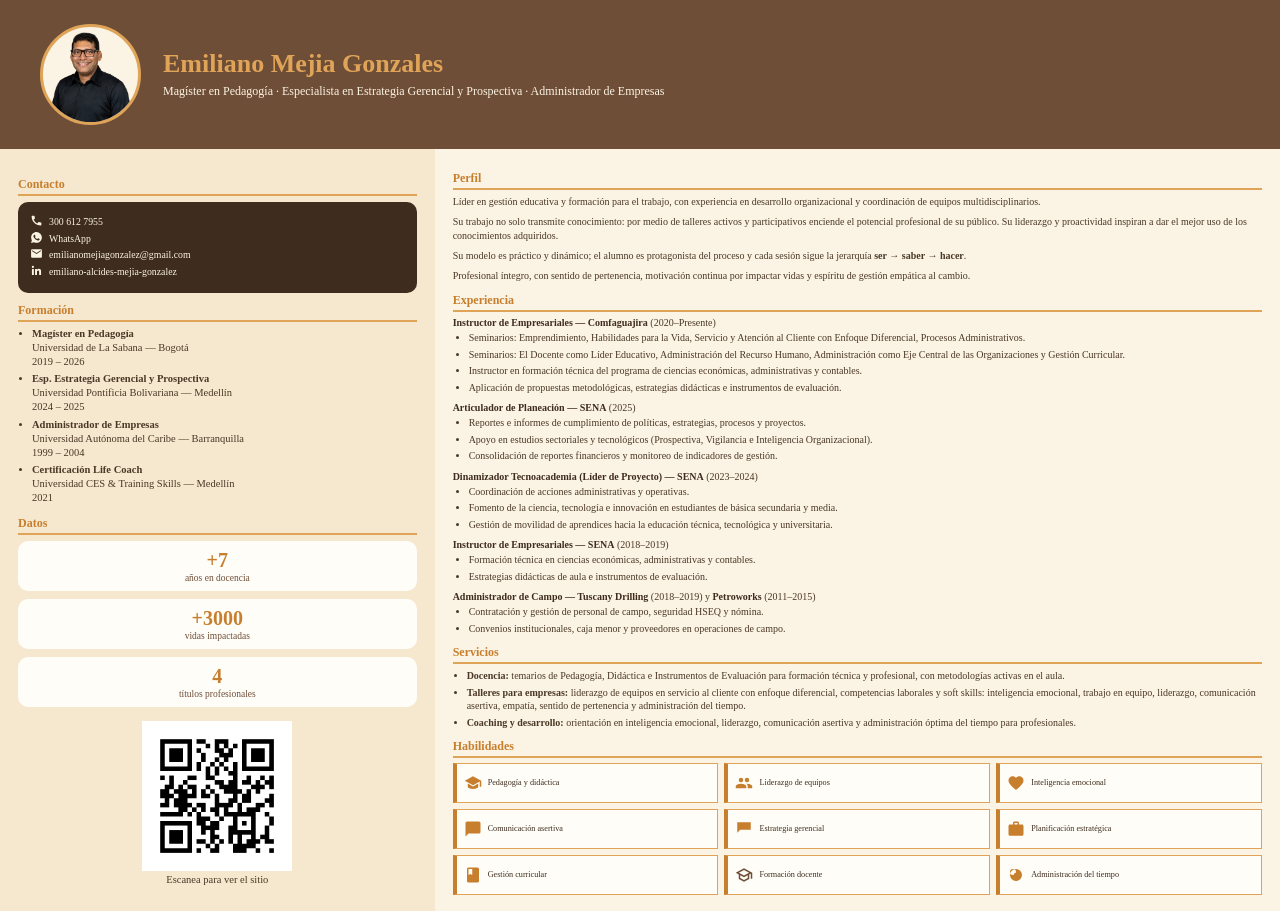
==== assets/cv_resumen.html @ a3d575ee "Mejoras: estructura archivos, navbar, hero, contacto, pdf resumen con qr, iconos externos" ====
<!DOCTYPE html><html><head><meta charset="utf-8"><style>
@page{size:A4;margin:0}
body{margin:0;font-family:Georgia,serif;color:#4a3826;background:#fbf3e4}
.cab{display:flex;align-items:center;gap:22px;background:#6f4e37;color:#fbf3e4;padding:24px 40px}
.cab img{width:95px;height:95px;border-radius:50%;object-fit:cover;border:3px solid #e0a458;background:#fbf3e4}
.contacto-box{background:#3e2c1e;color:#fbf3e4;border-radius:10px;padding:12px;margin-top:6px;font-size:9.8px;line-height:1.7}
.contacto-box img{width:13px;height:13px;vertical-align:-2px;margin-right:6px}
.qr img{width:150px}
.cab h1{margin:0;font-family:Georgia,serif;font-size:26px;color:#e0a458}
.cab p{margin:4px 0 0;font-size:12px}
.cols{display:flex}
.izq{width:33%;background:#f6e7cf;padding:18px;font-size:10.5px}
.der{width:67%;padding:12px 18px;font-size:10px}
h2{font-size:12px;color:#c77f2e;border-bottom:2px solid #e0a458;padding-bottom:2px;margin:10px 0 5px}
p{line-height:1.4;margin:0 0 6px}
ul{margin:5px 0 8px 14px;padding:0}
li{margin-bottom:3px;line-height:1.35}
.exp{margin-bottom:8px}
.exp b{color:#3e2c1e}
.exp .sub{margin:3px 0 0 16px;padding:0}
.exp .sub li{list-style:disc}
.skills{display:grid;grid-template-columns:repeat(3,1fr);gap:6px}
.skill{background:#fffdf8;border:1px solid #e0a458;border-left:4px solid #c77f2e;border-radius:0;padding:4px 7px;font-size:8.2px;color:#3e2c1e;display:flex;align-items:center;gap:6px;min-height:30px;line-height:1.15}
.skill img{width:18px;height:18px;flex:none}
.qr{text-align:center;margin-top:14px}
.qr img{width:150px}
.datos{display:flex;flex-direction:column;gap:8px;margin-top:6px}
.dato{background:#fffdf8;border-radius:10px;padding:8px 12px;text-align:center}
.dato b{display:block;font-size:20px;color:#c77f2e}
.dato span{font-size:9.5px;color:#6f4e37}
</style></head><body>
<div class="cab"><img src="foto_para_hero.png" alt="Emiliano"><div><h1>Emiliano Mejia Gonzales</h1><p>Magíster en Pedagogía · Especialista en Estrategia Gerencial y Prospectiva · Administrador de Empresas</p></div></div>
<div class="cols">
<div class="izq">
<h2>Contacto</h2>
<div class="contacto-box">
<div><img src="iconos/claro_telefono.svg">300 612 7955</div>
<div><img src="iconos/claro_whatsapp.svg">WhatsApp</div>
<div><img src="iconos/claro_email2.svg">emilianomejiagonzalez@gmail.com</div>
<div><img src="iconos/claro_linkedin.svg">emiliano-alcides-mejia-gonzalez</div>
</div>
<h2>Formación</h2>
<ul><li><b>Magíster en Pedagogía</b><br>Universidad de La Sabana — Bogotá<br>2019 – 2026</li><li><b>Esp. Estrategia Gerencial y Prospectiva</b><br>Universidad Pontificia Bolivariana — Medellín<br>2024 – 2025</li><li><b>Administrador de Empresas</b><br>Universidad Autónoma del Caribe — Barranquilla<br>1999 – 2004</li><li><b>Certificación Life Coach</b><br>Universidad CES & Training Skills — Medellín<br>2021</li></ul>
<h2>Datos</h2>
<div class="datos">
<div class="dato"><b>+7</b><span>años en docencia</span></div>
<div class="dato"><b>+3000</b><span>vidas impactadas</span></div>
<div class="dato"><b>4</b><span>títulos profesionales</span></div>
</div>
<div class="qr"><img src="qr_sitio.png"><p>Escanea para ver el sitio</p></div>
</div>
<div class="der">
<h2>Perfil</h2>
<p>Líder en gestión educativa y formación para el trabajo, con experiencia en desarrollo organizacional y coordinación de equipos multidisciplinarios.</p>
<p>Su trabajo no solo transmite conocimiento: por medio de talleres activos y participativos enciende el potencial profesional de su público. Su liderazgo y proactividad inspiran a dar el mejor uso de los conocimientos adquiridos.</p>
<p>Su modelo es práctico y dinámico; el alumno es protagonista del proceso y cada sesión sigue la jerarquía <b>ser → saber → hacer</b>.</p>
<p>Profesional íntegro, con sentido de pertenencia, motivación continua por impactar vidas y espíritu de gestión empática al cambio.</p>
<h2>Experiencia</h2>
<div class="exp"><b>Instructor de Empresariales — Comfaguajira</b> (2020–Presente)
<ul class="sub">
<li>Seminarios: Emprendimiento, Habilidades para la Vida, Servicio y Atención al Cliente con Enfoque Diferencial, Procesos Administrativos.</li>
<li>Seminarios: El Docente como Líder Educativo, Administración del Recurso Humano, Administración como Eje Central de las Organizaciones y Gestión Curricular.</li>
<li>Instructor en formación técnica del programa de ciencias económicas, administrativas y contables.</li>
<li>Aplicación de propuestas metodológicas, estrategias didácticas e instrumentos de evaluación.</li>
</ul></div>
<div class="exp"><b>Articulador de Planeación — SENA</b> (2025)
<ul class="sub">
<li>Reportes e informes de cumplimiento de políticas, estrategias, procesos y proyectos.</li>
<li>Apoyo en estudios sectoriales y tecnológicos (Prospectiva, Vigilancia e Inteligencia Organizacional).</li>
<li>Consolidación de reportes financieros y monitoreo de indicadores de gestión.</li>
</ul></div>
<div class="exp"><b>Dinamizador Tecnoacademia (Líder de Proyecto) — SENA</b> (2023–2024)
<ul class="sub">
<li>Coordinación de acciones administrativas y operativas.</li>
<li>Fomento de la ciencia, tecnología e innovación en estudiantes de básica secundaria y media.</li>
<li>Gestión de movilidad de aprendices hacia la educación técnica, tecnológica y universitaria.</li>
</ul></div>
<div class="exp"><b>Instructor de Empresariales — SENA</b> (2018–2019)
<ul class="sub">
<li>Formación técnica en ciencias económicas, administrativas y contables.</li>
<li>Estrategias didácticas de aula e instrumentos de evaluación.</li>
</ul></div>
<div class="exp"><b>Administrador de Campo — Tuscany Drilling</b> (2018–2019) y <b>Petroworks</b> (2011–2015)
<ul class="sub">
<li>Contratación y gestión de personal de campo, seguridad HSEQ y nómina.</li>
<li>Convenios institucionales, caja menor y proveedores en operaciones de campo.</li>
</ul></div>
<h2>Servicios</h2>
<ul>
<li><b>Docencia:</b> temarios de Pedagogía, Didáctica e Instrumentos de Evaluación para formación técnica y profesional, con metodologías activas en el aula.</li>
<li><b>Talleres para empresas:</b> liderazgo de equipos en servicio al cliente con enfoque diferencial, competencias laborales y soft skills: inteligencia emocional, trabajo en equipo, liderazgo, comunicación asertiva, empatía, sentido de pertenencia y administración del tiempo.</li>
<li><b>Coaching y desarrollo:</b> orientación en inteligencia emocional, liderazgo, comunicación asertiva y administración óptima del tiempo para profesionales.</li>
</ul>
<h2>Habilidades</h2>
<div class="skills">
<div class="skill"><img src="iconos/libro.svg">Pedagogía y didáctica</div>
<div class="skill"><img src="iconos/grupo.svg">Liderazgo de equipos</div>
<div class="skill"><img src="iconos/corazon.svg">Inteligencia emocional</div>
<div class="skill"><img src="iconos/chat.svg">Comunicación asertiva</div>
<div class="skill"><img src="iconos/estrategia.svg">Estrategia gerencial</div>
<div class="skill"><img src="iconos/maletin.svg">Planificación estratégica</div>
<div class="skill"><img src="iconos/marcador.svg">Gestión curricular</div>
<div class="skill"><img src="iconos/grad.svg">Formación docente</div>
<div class="skill"><img src="iconos/reloj.svg">Administración del tiempo</div>
</div>
</div>
</div>
</body></html>
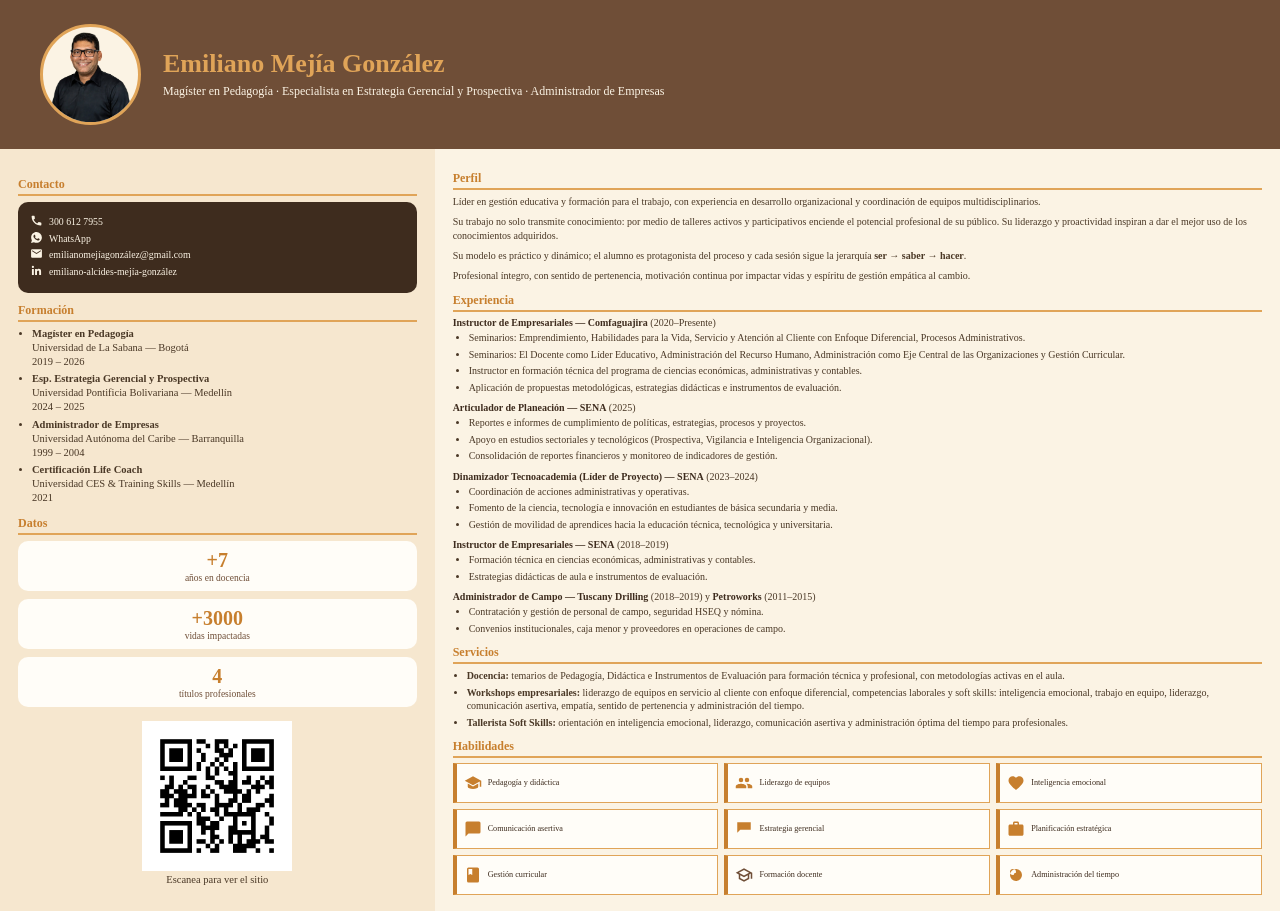
==== commit 07733f6f: "Formación sin fotos, galería mosaico, testimonios manuales, ondas ajustadas, colores cliente" ====
--- a/assets/cv_resumen.html
+++ b/assets/cv_resumen.html
@@ -29,15 +29,15 @@
 .dato b{display:block;font-size:20px;color:#c77f2e}
 .dato span{font-size:9.5px;color:#6f4e37}
 </style></head><body>
-<div class="cab"><img src="foto_para_hero.png" alt="Emiliano"><div><h1>Emiliano Mejia Gonzales</h1><p>Magíster en Pedagogía · Especialista en Estrategia Gerencial y Prospectiva · Administrador de Empresas</p></div></div>
+<div class="cab"><img src="foto_para_hero.png" alt="Emiliano"><div><h1>Emiliano Mejía González</h1><p>Magíster en Pedagogía · Especialista en Estrategia Gerencial y Prospectiva · Administrador de Empresas</p></div></div>
 <div class="cols">
 <div class="izq">
 <h2>Contacto</h2>
 <div class="contacto-box">
 <div><img src="iconos/claro_telefono.svg">300 612 7955</div>
 <div><img src="iconos/claro_whatsapp.svg">WhatsApp</div>
-<div><img src="iconos/claro_email2.svg">emilianomejiagonzalez@gmail.com</div>
-<div><img src="iconos/claro_linkedin.svg">emiliano-alcides-mejia-gonzalez</div>
+<div><img src="iconos/claro_email2.svg">emilianomejíagonzález@gmail.com</div>
+<div><img src="iconos/claro_linkedin.svg">emiliano-alcides-mejía-gonzález</div>
 </div>
 <h2>Formación</h2>
 <ul><li><b>Magíster en Pedagogía</b><br>Universidad de La Sabana — Bogotá<br>2019 – 2026</li><li><b>Esp. Estrategia Gerencial y Prospectiva</b><br>Universidad Pontificia Bolivariana — Medellín<br>2024 – 2025</li><li><b>Administrador de Empresas</b><br>Universidad Autónoma del Caribe — Barranquilla<br>1999 – 2004</li><li><b>Certificación Life Coach</b><br>Universidad CES & Training Skills — Medellín<br>2021</li></ul>
@@ -88,8 +88,8 @@
 <h2>Servicios</h2>
 <ul>
 <li><b>Docencia:</b> temarios de Pedagogía, Didáctica e Instrumentos de Evaluación para formación técnica y profesional, con metodologías activas en el aula.</li>
-<li><b>Talleres para empresas:</b> liderazgo de equipos en servicio al cliente con enfoque diferencial, competencias laborales y soft skills: inteligencia emocional, trabajo en equipo, liderazgo, comunicación asertiva, empatía, sentido de pertenencia y administración del tiempo.</li>
-<li><b>Coaching y desarrollo:</b> orientación en inteligencia emocional, liderazgo, comunicación asertiva y administración óptima del tiempo para profesionales.</li>
+<li><b>Workshops empresariales:</b> liderazgo de equipos en servicio al cliente con enfoque diferencial, competencias laborales y soft skills: inteligencia emocional, trabajo en equipo, liderazgo, comunicación asertiva, empatía, sentido de pertenencia y administración del tiempo.</li>
+<li><b>Tallerista Soft Skills:</b> orientación en inteligencia emocional, liderazgo, comunicación asertiva y administración óptima del tiempo para profesionales.</li>
 </ul>
 <h2>Habilidades</h2>
 <div class="skills">
